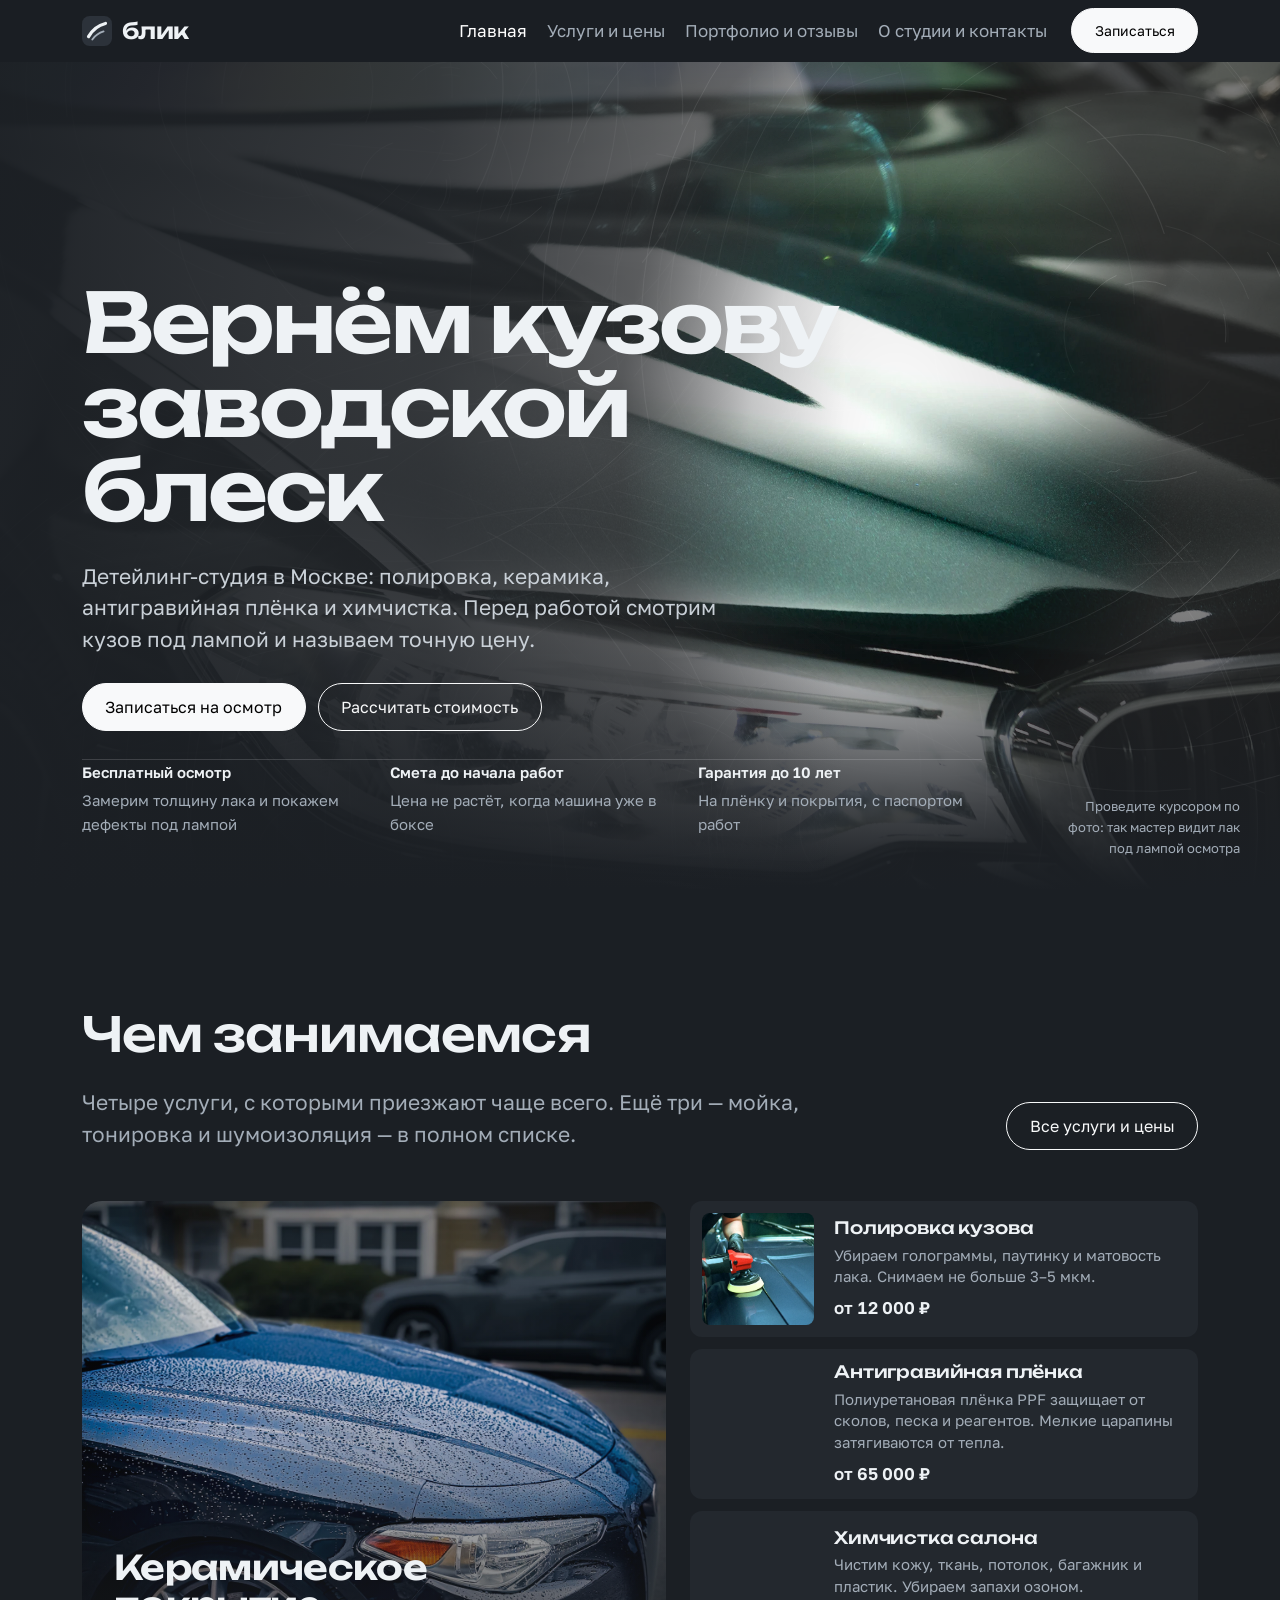
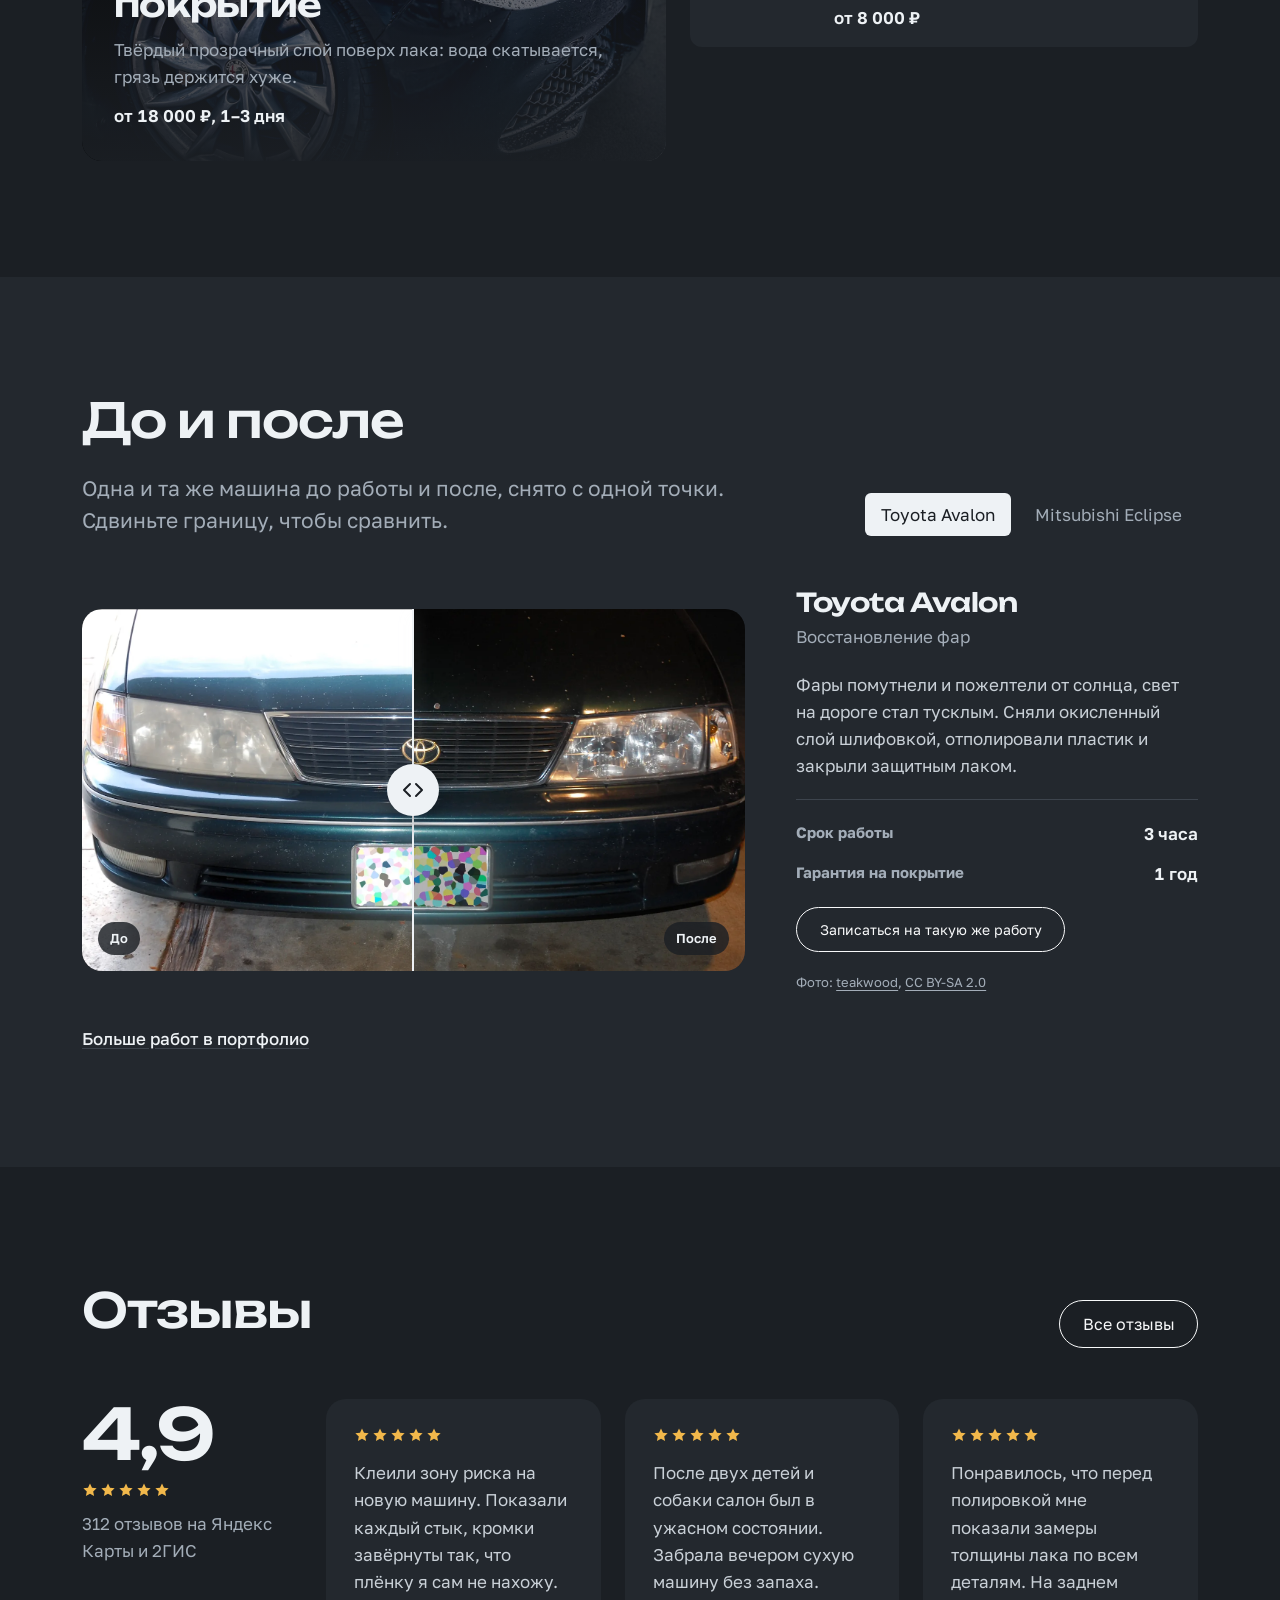
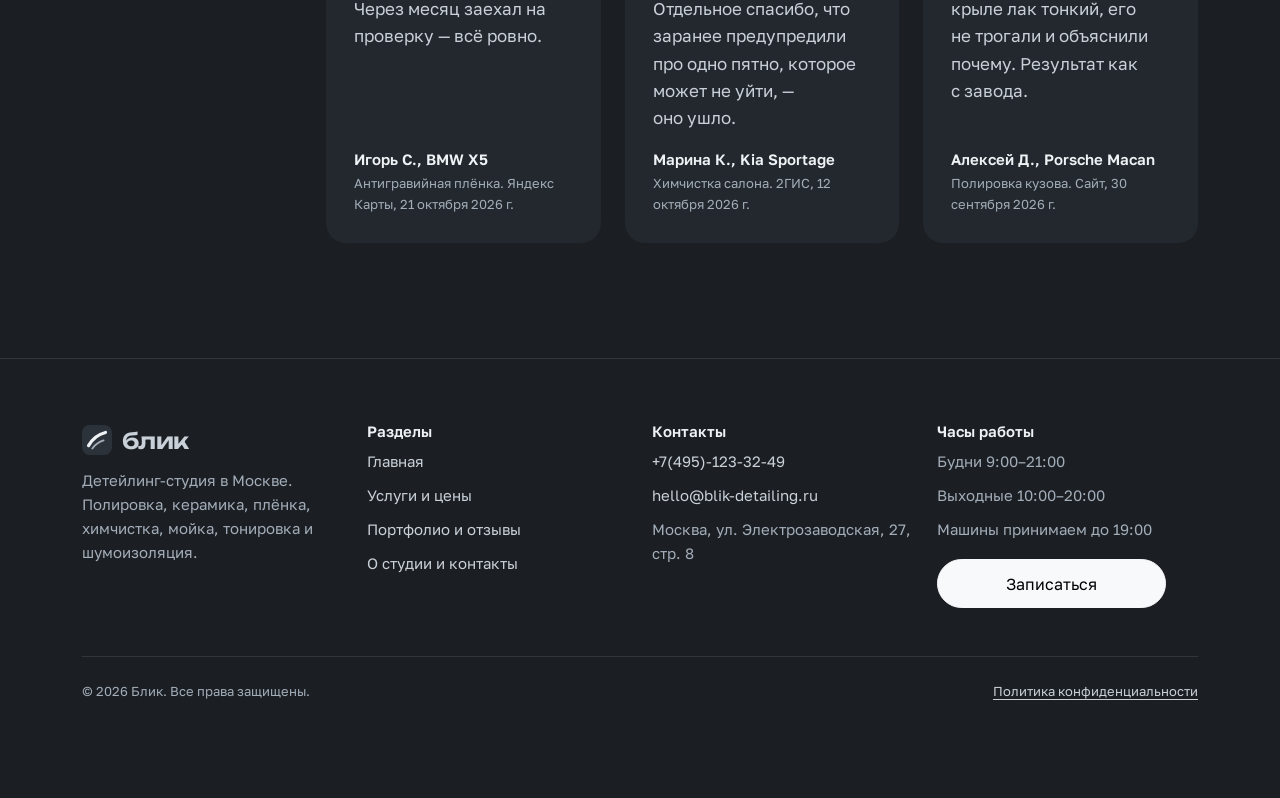
==== index.html @ 7f51b507 "kr_2" ====
<!doctype html>

<html
  data-bs-theme="dark"
  lang="ru"
>
  <head>
    <meta charset="utf-8" />
    <meta
      content="width=device-width, initial-scale=1"
      name="viewport"
    />
    <title>Блик — детейлинг-студия в Москве: полировка, керамика, плёнка</title>
    <meta
      content="Полировка, керамическое покрытие, антигравийная плёнка, химчистка салона, тонировка и шумоизоляция в Москве. Бесплатный осмотр и замер лака."
      name="description"
    />
    <meta
      content="#1b1f24"
      name="theme-color"
    />
    <meta
      content="website"
      property="og:type"
    />
    <meta
      content="ru_RU"
      property="og:locale"
    />
    <meta
      content="Блик"
      property="og:site_name"
    />
    <meta
      content="Блик — детейлинг-студия в Москве: полировка, керамика, плёнка"
      property="og:title"
    />
    <meta
      content="Полировка, керамическое покрытие, антигравийная плёнка, химчистка салона, тонировка и шумоизоляция в Москве. Бесплатный осмотр и замер лака."
      property="og:description"
    />
    <meta
      content="assets/img/hero.webp"
      property="og:image"
    />
    <link
      href="assets/img/favicon.svg"
      rel="icon"
      type="image/svg+xml"
    />
    <link
      href="https://fonts.googleapis.com"
      rel="preconnect"
    />
    <link
      crossorigin=""
      href="https://fonts.gstatic.com"
      rel="preconnect"
    />
    <link
      href="https://fonts.googleapis.com/css2?family=Golos+Text:wght@400;500;600&amp;family=Unbounded:wght@500;600&amp;display=swap"
      rel="stylesheet"
    />
    <link
      href="assets/vendor/bootstrap/bootstrap.min.css"
      rel="stylesheet"
    />
    <link
      href="assets/css/styles.css"
      rel="stylesheet"
    />
    <script
      defer=""
      src="assets/vendor/bootstrap/bootstrap.bundle.min.js"
    ></script>
    <script
      defer=""
      src="assets/js/data.js"
    ></script>
    <script
      defer=""
      src="assets/js/api.js"
    ></script>
    <script
      defer=""
      src="assets/js/ui.js"
    ></script>
    <script
      defer=""
      src="assets/js/home.js"
    ></script>
  </head>
  <body data-page="home">
    <a
      class="skip-link"
      href="#main"
      >Перейти к содержанию</a
    >
    <noscript
      ><p class="noscript">
        Списки услуг, работ и отзывов загружаются скриптом. Включите JavaScript или позвоните нам:
        +7(495)-123-32-49.
      </p></noscript
    >
    <header class="site-header navbar navbar-expand-xl sticky-top">
      <div class="container gap-3">
        <a
          aria-current="page"
          class="logo navbar-brand me-auto"
          href="index.html"
          ><svg
            aria-hidden="true"
            viewbox="0 0 64 64"
          >
            <rect
              fill="#2c323a"
              height="64"
              rx="16"
              width="64"
            ></rect>
            <path
              d="M14 44c8-14 20-24 36-28"
              fill="none"
              stroke="#eef2f5"
              stroke-linecap="round"
              stroke-width="7"
            ></path>
            <path
              d="M22 50c6-8 14-14 24-17"
              fill="none"
              stroke="#a3adb8"
              stroke-linecap="round"
              stroke-width="4"
            ></path></svg
          ><span>блик</span></a
        >
        <nav
          aria-label="Основное меню"
          class="navbar-nav d-none d-xl-flex gap-1"
        >
          <a
            class="nav-link active"
            href="index.html"
            aria-current="page"
            >Главная</a
          >
          <a
            class="nav-link"
            href="services.html"
            >Услуги и цены</a
          >
          <a
            class="nav-link"
            href="portfolio.html"
            >Портфолио и отзывы</a
          >
          <a
            class="nav-link"
            href="about.html"
            >О студии и контакты</a
          >
        </nav>
        <a
          class="d-none d-xxl-block text-decoration-none text-nowrap"
          href="tel:+74951233249"
          >+7(495)-123-32-49</a
        >
        <a
          class="btn btn-light btn-sm d-none d-xl-inline-flex"
          data-booking=""
          href="about.html#request"
          >Записаться</a
        >
        <button
          aria-controls="mobile-menu"
          aria-label="Открыть меню"
          class="navbar-toggler"
          data-bs-target="#mobile-menu"
          data-bs-toggle="offcanvas"
          type="button"
        >
          <svg
            aria-hidden="true"
            fill="none"
            height="20"
            viewbox="0 0 20 20"
            width="20"
          >
            <path
              d="M3 6h14M3 14h14"
              stroke="currentColor"
              stroke-linecap="round"
              stroke-width="2"
            ></path>
          </svg>
        </button>
      </div>
    </header>
    <div
      aria-labelledby="mobile-menu-title"
      class="offcanvas offcanvas-end"
      id="mobile-menu"
      tabindex="-1"
    >
      <div class="offcanvas-header">
        <h2
          class="offcanvas-title h5"
          id="mobile-menu-title"
        >
          Меню
        </h2>
        <button
          aria-label="Закрыть меню"
          class="btn-close"
          data-bs-dismiss="offcanvas"
          type="button"
        ></button>
      </div>
      <div class="offcanvas-body d-flex flex-column gap-4">
        <nav
          aria-label="Меню"
          class="nav flex-column gap-2"
        >
          <a
            aria-current="page"
            class="nav-link active"
            href="index.html"
            >Главная</a
          >
          <a
            class="nav-link"
            href="services.html"
            >Услуги и цены</a
          >
          <a
            class="nav-link"
            href="portfolio.html"
            >Портфолио и отзывы</a
          >
          <a
            class="nav-link"
            href="about.html"
            >О студии и контакты</a
          >
        </nav>
        <div class="mobile-menu__contacts">
          <a
            class="contacts__big"
            href="tel:+74951233249"
            >+7(495)-123-32-49</a
          >
          <span class="muted">Ежедневно, будни 9:00–21:00, выходные 10:00–20:00</span>
          <a
            class="btn btn-light"
            data-booking=""
            href="about.html#request"
            >Записаться на осмотр</a
          >
        </div>
      </div>
    </div>
    <main id="main">
      <section
        aria-labelledby="hero-title"
        class="hero"
        data-lamp=""
      >
        <div
          aria-hidden="true"
          class="hero__media"
        >
          <img
            alt=""
            class="hero__img hero__img--dull"
            decoding="async"
            fetchpriority="high"
            height="1333"
            src="assets/img/hero.webp"
            width="2000"
          />
          <div class="hero__swirl"></div>
          <img
            alt=""
            class="hero__img hero__img--gloss"
            decoding="async"
            height="1333"
            src="assets/img/hero.webp"
            width="2000"
          />
          <div class="hero__shade"></div>
        </div>
        <div class="container hero__content">
          <h1
            class="hero__title"
            id="hero-title"
          >
            Вернём кузову заводской блеск
          </h1>
          <p class="hero__lead">
            Детейлинг-студия в Москве: полировка, керамика, антигравийная плёнка и химчистка. Перед
            работой смотрим кузов под лампой и называем точную цену.
          </p>
          <div class="hero__actions">
            <a
              class="btn btn-light"
              data-booking=""
              href="about.html#request"
              >Записаться на осмотр</a
            >
            <a
              class="btn btn-outline-light"
              href="services.html#calculator"
              >Рассчитать стоимость</a
            >
          </div>
          <ul class="hero__facts">
            <li class="hero__fact">
              <strong>Бесплатный осмотр</strong>Замерим толщину лака и покажем дефекты под лампой
            </li>
            <li class="hero__fact">
              <strong>Смета до начала работ</strong>Цена не растёт, когда машина уже в боксе
            </li>
            <li class="hero__fact">
              <strong>Гарантия до 10 лет</strong>На плёнку и покрытия, с паспортом работ
            </li>
          </ul>
        </div>
        <p class="hero__hint">
          Проведите курсором по фото: так мастер видит лак под лампой осмотра
        </p>
      </section>
      <section
        aria-labelledby="services-title"
        class="section"
      >
        <div class="container">
          <div class="section-head">
            <div class="section-head__text">
              <h2
                class="h2"
                id="services-title"
              >
                Чем занимаемся
              </h2>
              <p class="lead">
                Четыре услуги, с которыми приезжают чаще всего. Ещё три — мойка, тонировка и
                шумоизоляция — в полном списке.
              </p>
            </div>
            <a
              class="btn btn-outline-light"
              href="services.html"
              >Все услуги и цены</a
            >
          </div>
          <div
            class="svc-preview"
            id="services-preview"
          >
            <div
              class="skeleton"
              style="min-height: 560px"
            ></div>
            <div class="svc-list">
              <div
                class="skeleton"
                style="min-height: 136px"
              ></div>
              <div
                class="skeleton"
                style="min-height: 136px"
              ></div>
              <div
                class="skeleton"
                style="min-height: 136px"
              ></div>
            </div>
          </div>
        </div>
      </section>
      <section
        aria-labelledby="ba-title"
        class="section section--surface"
      >
        <div class="container">
          <div class="section-head">
            <div class="section-head__text">
              <h2
                class="h2"
                id="ba-title"
              >
                До и после
              </h2>
              <p class="lead">
                Одна и та же машина до работы и после, снято с одной точки. Сдвиньте границу, чтобы
                сравнить.
              </p>
            </div>
            <div
              aria-label="Работы"
              class="nav nav-pills gap-2"
              id="ba-tabs"
              role="tablist"
            ></div>
          </div>
          <div
            aria-labelledby="ba-tabs"
            id="ba-panel"
            role="tabpanel"
          >
            <div
              class="skeleton"
              style="aspect-ratio: 16 / 9"
            ></div>
          </div>
          <p style="margin-top: 32px">
            <a
              class="text-link"
              href="portfolio.html"
              >Больше работ в портфолио</a
            >
          </p>
        </div>
      </section>
      <section
        aria-labelledby="reviews-title"
        class="section"
      >
        <div class="container">
          <div class="section-head">
            <div class="section-head__text">
              <h2
                class="h2"
                id="reviews-title"
              >
                Отзывы
              </h2>
            </div>
            <a
              class="btn btn-outline-light"
              href="portfolio.html#reviews"
              >Все отзывы</a
            >
          </div>
          <div
            class="reviews-home"
            id="reviews-home"
          >
            <div class="rating-summary">
              <p class="rating-summary__value">4,9</p>
              <span
                aria-label="Средняя оценка 4,9 из 5"
                class="stars"
                role="img"
              ></span>
              <p class="muted">312 отзывов на Яндекс Картах и 2ГИС</p>
            </div>
            <div class="skeleton"></div>
            <div class="skeleton"></div>
            <div class="skeleton"></div>
          </div>
        </div>
      </section>
    </main>
    <footer class="site-footer">
      <div class="container">
        <div class="row row-cols-1 row-cols-sm-2 row-cols-lg-4 g-4">
          <div class="site-footer__col col">
            <a
              class="logo"
              href="index.html"
              ><svg
                aria-hidden="true"
                viewbox="0 0 64 64"
              >
                <rect
                  fill="#2c323a"
                  height="64"
                  rx="16"
                  width="64"
                ></rect>
                <path
                  d="M14 44c8-14 20-24 36-28"
                  fill="none"
                  stroke="#eef2f5"
                  stroke-linecap="round"
                  stroke-width="7"
                ></path>
                <path
                  d="M22 50c6-8 14-14 24-17"
                  fill="none"
                  stroke="#a3adb8"
                  stroke-linecap="round"
                  stroke-width="4"
                ></path></svg
              ><span>блик</span></a
            >
            <p>
              Детейлинг-студия в Москве. Полировка, керамика, плёнка, химчистка, мойка, тонировка и
              шумоизоляция.
            </p>
          </div>
          <div class="site-footer__col col">
            <h2 class="site-footer__title">Разделы</h2>
            <a href="index.html">Главная</a>
            <a href="services.html">Услуги и цены</a>
            <a href="portfolio.html">Портфолио и отзывы</a>
            <a href="about.html">О студии и контакты</a>
          </div>
          <div class="site-footer__col col">
            <h2 class="site-footer__title">Контакты</h2>
            <a href="tel:+74951233249">+7(495)-123-32-49</a>
            <a href="mailto:hello@blik-detailing.ru">hello@blik-detailing.ru</a>
            <address>Москва, ул. Электрозаводская, 27, стр. 8</address>
          </div>
          <div class="site-footer__col col">
            <h2 class="site-footer__title">Часы работы</h2>
            <p>Будни 9:00–21:00</p>
            <p>Выходные 10:00–20:00</p>
            <p>Машины принимаем до 19:00</p>
            <button
              class="btn btn-light mt-2 booking-button-compact"
              data-booking
              type="button"
            >
              Записаться
            </button>
          </div>
        </div>
        <div class="site-footer__bottom">
          <p>© <span data-year="">2026</span> Блик. Все права защищены.</p>
          <button
            class="link-btn"
            data-policy=""
            type="button"
          >
            Политика конфиденциальности
          </button>
        </div>
      </div>
    </footer>
    <button
      class="btn btn-light back-to-top"
      type="button"
      data-back-to-top
      aria-label="Плавно прокрутить страницу наверх"
      hidden
    >
      <span>Наверх</span>
    </button>
  </body>
</html>
---- assets/css/styles.css ----
/* =========================================================
   Блик — детейлинг-студия. Прототип.
   Концепция: кузов под лампой осмотра. Графит — это лак,
   светлый цвет — свет лампы. Янтарь только для оценок и фокуса.
   ========================================================= */

:root {
  --c-bg: #1b1f24;
  --c-surface: #23282e;
  --c-raised: #2c323a;
  --c-edge: #3d444d;
  --c-edge-soft: #30363e;
  --c-text: #eef2f5;
  --c-soft: #c9d0d7;
  --c-muted: #a3adb8;
  --c-amber: #f2b84b;
  --c-ok: #7fd1a8;
  --c-error: #ff9a8a;

  --f-display: 'Unbounded', 'Arial Black', system-ui, sans-serif;
  --f-body: 'Golos Text', system-ui, -apple-system, 'Segoe UI', sans-serif;

  /* Шкала по Брингхерсту: 13 / 15 / 17 / 21 / 26 / 34 / 48 / 84 */
  --fs-xs: 0.8125rem;
  --fs-s: 0.9375rem;
  --fs-base: 1.0625rem;
  --fs-m: 1.3125rem;
  --fs-l: 1.625rem;
  --fs-xl: clamp(1.75rem, 1.3rem + 1.4vw, 2.125rem);
  --fs-2xl: clamp(2rem, 1.3rem + 2.4vw, 3rem);
  --fs-hero: clamp(2.25rem, 1rem + 5.2vw, 5.25rem);

  --r-s: 8px;
  --r-m: 12px;
  --r-l: 20px;
  --r-pill: 999px;

  --gutter: clamp(16px, 4vw, 40px);
  --max: 1280px;
  --sec: clamp(72px, 9vw, 128px);
  --header-h: 72px;

  --ease-out: cubic-bezier(0.2, 0.8, 0.2, 1);
  color-scheme: dark;
}

/* ---------- База ---------- */
*,
*::before,
*::after {
  box-sizing: border-box;
}

html {
  -webkit-text-size-adjust: 100%;
  text-size-adjust: 100%;
  scroll-behavior: smooth;
  scroll-padding-top: calc(var(--header-h) + 16px);
}

body {
  margin: 0;
  min-height: 100vh;
  background: var(--c-bg);
  color: var(--c-text);
  font-family: var(--f-body);
  font-size: var(--fs-base);
  line-height: 1.6;
  -webkit-font-smoothing: antialiased;
  overflow-x: hidden;
}

img,
svg,
iframe {
  display: block;
  max-width: 100%;
}

img {
  height: auto;
}

h1,
h2,
h3,
h4 {
  margin: 0;
  font-family: var(--f-display);
  font-weight: 600;
  line-height: 1.1;
  letter-spacing: -0.02em;
  text-wrap: balance;
}

p {
  margin: 0;
  text-wrap: pretty;
}

a {
  color: inherit;
  text-decoration-thickness: 1px;
  text-underline-offset: 0.2em;
}

button,
input,
select,
textarea {
  font: inherit;
  color: inherit;
}

button {
  cursor: pointer;
}

:focus-visible {
  outline: 2px solid var(--c-amber);
  outline-offset: 3px;
}

ul[class],
ol[class] {
  margin: 0;
  padding: 0;
  list-style: none;
}

address {
  font-style: normal;
}

dl,
dd {
  margin: 0;
}

.skip-link {
  position: absolute;
  left: 16px;
  top: -100px;
  z-index: 100;
  padding: 12px 18px;
  border-radius: var(--r-s);
  background: var(--c-text);
  color: var(--c-bg);
  font-weight: 600;
}

.skip-link:focus {
  top: 12px;
}

.section {
  padding-block: var(--sec);
}

.section--surface {
  background: var(--c-surface);
}

.section-head {
  display: flex;
  flex-wrap: wrap;
  align-items: end;
  justify-content: space-between;
  gap: 20px 40px;
  margin-bottom: clamp(32px, 4vw, 56px);
}

.section-head__text {
  display: grid;
  gap: 16px;
  max-width: 46rem;
}

.h2 {
  font-size: var(--fs-2xl);
}

.h3 {
  font-size: var(--fs-m);
  line-height: 1.25;
}

.lead {
  color: var(--c-muted);
  font-size: var(--fs-m);
  line-height: 1.5;
  max-width: 56ch;
}

.muted {
  color: var(--c-muted);
}

.text-link {
  color: var(--c-text);
  font-weight: 500;
  text-decoration: underline;
  text-decoration-color: var(--c-edge);
}

.text-link:hover {
  text-decoration-color: currentColor;
}

/* ---------- Шапка ---------- */
.site-header {
  position: sticky;
  top: 0;
  z-index: 50;
  background: rgb(27 31 36 / 0.86);
  -webkit-backdrop-filter: blur(14px);
  backdrop-filter: blur(14px);
  border-bottom: 1px solid transparent;
  transition: border-color 0.2s;
}

.site-header.is-scrolled {
  border-bottom-color: var(--c-edge-soft);
}

.logo {
  display: inline-flex;
  align-items: center;
  gap: 10px;
  color: var(--c-text);
  text-decoration: none;
  font-family: var(--f-display);
  font-size: 1.375rem;
  font-weight: 600;
  letter-spacing: -0.03em;
}

.logo svg {
  width: 30px;
  height: 30px;
}

.mobile-menu__contacts {
  display: grid;
  gap: 12px;
}

/* ---------- Hero с лампой осмотра ---------- */
.hero {
  position: relative;
  isolation: isolate;
  display: grid;
  align-items: end;
  min-height: min(calc(100svh - var(--header-h)), 860px);
  overflow: hidden;
}

.hero__media {
  position: absolute;
  inset: 0;
  z-index: -1;
}

.hero__img {
  position: absolute;
  inset: 0;
  width: 100%;
  height: 100%;
  object-fit: cover;
  object-position: 68% 50%;
}

.hero__img--dull {
  filter: grayscale(0.65) brightness(0.5) contrast(0.78);
}

.hero__swirl {
  position: absolute;
  inset: 0;
  background: url('../img/swirl.svg') center / cover;
  mix-blend-mode: screen;
  opacity: 0.32;
}

.hero__img--gloss {
  filter: contrast(1.08) saturate(1.12) brightness(1.1);
  -webkit-mask-image: radial-gradient(
    ellipse var(--lw, 30%) var(--lh, 75%) at var(--lx, 68%) var(--ly, 45%),
    #000 0%,
    rgb(0 0 0 / 0.8) 38%,
    transparent 72%
  );
  mask-image: radial-gradient(
    ellipse var(--lw, 30%) var(--lh, 75%) at var(--lx, 68%) var(--ly, 45%),
    #000 0%,
    rgb(0 0 0 / 0.8) 38%,
    transparent 72%
  );
}

.hero__shade {
  position: absolute;
  inset: 0;
  background:
    linear-gradient(90deg, rgb(27 31 36 / 0.94) 0%, rgb(27 31 36 / 0.7) 34%, rgb(27 31 36 / 0) 66%),
    linear-gradient(0deg, var(--c-bg) 0%, rgb(27 31 36 / 0) 34%);
}

.hero__content {
  display: grid;
  gap: 28px;
  padding-block: clamp(120px, 16vh, 180px) clamp(40px, 6vh, 72px);
}

.hero__title {
  max-width: 11ch;
  font-size: var(--fs-hero);
  line-height: 1.02;
  letter-spacing: -0.035em;
}

.hero__lead {
  max-width: 50ch;
  color: var(--c-soft);
  font-size: var(--fs-m);
  line-height: 1.5;
}

.hero__actions {
  display: flex;
  flex-wrap: wrap;
  gap: 12px;
}

.hero__facts {
  display: grid;
  grid-template-columns: repeat(3, minmax(0, 1fr));
  gap: 24px;
  max-width: 900px;
  margin-top: 16px;
  padding-top: 24px;
  border-top: 1px solid rgb(238 242 245 / 0.16);
}

.hero__fact {
  display: grid;
  gap: 4px;
  font-size: var(--fs-s);
  color: var(--c-muted);
}

.hero__fact strong {
  color: var(--c-text);
  font-weight: 600;
}

.hero__hint {
  display: none;
  position: absolute;
  right: var(--gutter);
  bottom: 32px;
  max-width: 22ch;
  color: var(--c-muted);
  font-size: var(--fs-xs);
  text-align: right;
}

@media (hover: hover) and (pointer: fine) {
  .hero__hint {
    display: block;
  }
}

@media (max-width: 1100px) {
  .hero__hint {
    display: none;
  }
}

@media (max-width: 700px) {
  .hero {
    align-items: end;
    min-height: auto;
  }
  .hero__img {
    object-position: 72% 30%;
  }
  .hero__shade {
    background: linear-gradient(
      0deg,
      var(--c-bg) 8%,
      rgb(27 31 36 / 0.82) 55%,
      rgb(27 31 36 / 0.3) 100%
    );
  }
  .hero__content {
    padding-top: 220px;
  }
  .hero__facts {
    grid-template-columns: minmax(0, 1fr);
    gap: 14px;
  }
  .hero__actions .btn {
    flex: 1 1 100%;
  }
}

/* ---------- Превью услуг на главной ---------- */
.svc-preview {
  display: grid;
  grid-template-columns: minmax(0, 1.15fr) minmax(0, 1fr);
  gap: 24px;
}

.svc-feature {
  position: relative;
  display: grid;
  align-content: end;
  min-height: 560px;
  padding: 32px;
  border-radius: var(--r-l);
  overflow: hidden;
  isolation: isolate;
  color: var(--c-text);
  text-decoration: none;
}

.svc-feature img {
  position: absolute;
  inset: 0;
  z-index: -2;
  width: 100%;
  height: 100%;
  object-fit: cover;
  transition: transform 0.6s var(--ease-out);
}

.svc-feature::before {
  content: '';
  position: absolute;
  inset: 0;
  z-index: -1;
  background: linear-gradient(0deg, rgb(27 31 36 / 0.95) 0%, rgb(27 31 36 / 0.2) 60%);
}

.svc-feature:hover img {
  transform: scale(1.03);
}

.svc-feature__body {
  display: grid;
  gap: 12px;
  max-width: 34rem;
}

.svc-feature__title {
  font-family: var(--f-display);
  font-size: var(--fs-xl);
  font-weight: 600;
  letter-spacing: -0.02em;
  line-height: 1.1;
}

.svc-list {
  display: grid;
  gap: 12px;
  align-content: start;
}

.svc-row {
  display: grid;
  grid-template-columns: 112px minmax(0, 1fr);
  gap: 20px;
  align-items: center;
  padding: 12px;
  border-radius: var(--r-m);
  background: var(--c-surface);
  color: var(--c-text);
  text-decoration: none;
  transition: background-color 0.2s;
}

.svc-row:hover {
  background: var(--c-raised);
}

.svc-row img {
  width: 112px;
  height: 112px;
  object-fit: cover;
  border-radius: var(--r-s);
}

.svc-row__body {
  display: grid;
  gap: 6px;
}

.svc-row__title {
  font-size: var(--fs-base);
  font-family: var(--f-display);
  font-weight: 500;
  letter-spacing: -0.01em;
  line-height: 1.25;
}

.svc-row__text {
  color: var(--c-muted);
  font-size: var(--fs-s);
  line-height: 1.45;
}

.price-from {
  font-weight: 600;
  font-variant-numeric: tabular-nums;
}

.svc-list__all {
  justify-self: start;
  margin-top: 8px;
}

@media (max-width: 900px) {
  .svc-preview {
    grid-template-columns: minmax(0, 1fr);
  }
  .svc-feature {
    min-height: 420px;
    padding: 24px;
  }
}

@media (max-width: 480px) {
  .svc-row {
    grid-template-columns: 84px minmax(0, 1fr);
    gap: 14px;
  }
  .svc-row img {
    width: 84px;
    height: 84px;
  }
  .svc-row__text {
    display: none;
  }
}

/* ---------- До / после ---------- */
.ba {
  display: grid;
  grid-template-columns: minmax(0, 1.65fr) minmax(260px, 1fr);
  gap: clamp(24px, 4vw, 56px);
  align-items: center;
  margin: 0;
}

.ba__frame {
  position: relative;
  max-height: 72vh;
  border-radius: var(--r-l);
  overflow: hidden;
  background: var(--c-bg);
  user-select: none;
  touch-action: pan-y;
}

.ba__frame:has(.ba__range:focus-visible) {
  outline: 2px solid var(--c-amber);
  outline-offset: 4px;
}

.ba__img {
  position: absolute;
  inset: 0;
  width: 100%;
  height: 100%;
  object-fit: cover;
}

.ba__before {
  position: absolute;
  inset: 0;
  clip-path: inset(0 calc(100% - var(--pos, 50%)) 0 0);
}

.ba__divider {
  position: absolute;
  top: 0;
  bottom: 0;
  left: var(--pos, 50%);
  width: 2px;
  margin-left: -1px;
  background: var(--c-text);
  box-shadow: 0 0 18px rgb(238 242 245 / 0.45);
  pointer-events: none;
}

.ba__handle {
  position: absolute;
  top: 50%;
  left: 50%;
  display: grid;
  place-items: center;
  width: 52px;
  height: 52px;
  border-radius: 50%;
  background: var(--c-text);
  color: var(--c-bg);
  box-shadow: 0 6px 24px rgb(0 0 0 / 0.35);
  transform: translate(-50%, -50%);
  transition: transform 0.2s var(--ease-out);
}

.ba__frame:active .ba__handle {
  transform: translate(-50%, -50%) scale(0.92);
}

.ba__tag {
  position: absolute;
  bottom: 16px;
  padding: 6px 12px;
  border-radius: var(--r-pill);
  background: rgb(27 31 36 / 0.82);
  font-size: var(--fs-xs);
  font-weight: 600;
  pointer-events: none;
}

.ba__tag--before {
  left: 16px;
}

.ba__tag--after {
  right: 16px;
}

.ba__range {
  position: absolute;
  inset: 0;
  width: 100%;
  height: 100%;
  margin: 0;
  opacity: 0;
  cursor: ew-resize;
  -webkit-appearance: none;
  appearance: none;
}

.ba__caption {
  display: grid;
  gap: 20px;
  align-content: center;
}

.ba__title {
  display: grid;
  gap: 6px;
}

.ba__title strong {
  font-family: var(--f-display);
  font-weight: 600;
  font-size: var(--fs-l);
  letter-spacing: -0.02em;
  line-height: 1.15;
}

.ba__text {
  color: var(--c-soft);
  max-width: 42ch;
}

.ba__metrics {
  display: grid;
  gap: 12px;
  padding-top: 20px;
  border-top: 1px solid var(--c-edge);
}

.ba__metric {
  display: flex;
  justify-content: space-between;
  gap: 16px;
}

.ba__metric dt {
  color: var(--c-muted);
  font-size: var(--fs-s);
}

.ba__metric dd {
  font-variant-numeric: tabular-nums;
  font-weight: 600;
  text-align: right;
}

.ba__cta {
  justify-self: start;
}

.ba__credit {
  color: var(--c-muted);
  font-size: var(--fs-xs);
}

.ba__credit a {
  color: inherit;
}

@media (max-width: 900px) {
  .ba {
    grid-template-columns: minmax(0, 1fr);
  }
  .ba__frame {
    max-height: none;
  }
}

/* ---------- Оценки и отзывы ---------- */
.stars {
  display: inline-flex;
  gap: 2px;
  color: var(--c-amber);
}

.stars svg {
  width: 16px;
  height: 16px;
}

.stars .is-empty {
  color: var(--c-edge);
}

.rating-summary {
  display: grid;
  gap: 12px;
  align-content: start;
}

.rating-summary__value {
  font-family: var(--f-display);
  font-size: clamp(3rem, 2rem + 3vw, 4.5rem);
  font-weight: 600;
  line-height: 1;
  letter-spacing: -0.04em;
}

.reviews-home {
  display: grid;
  grid-template-columns: minmax(200px, 0.8fr) repeat(3, minmax(0, 1fr));
  gap: 24px;
}

.review {
  display: grid;
  grid-template-rows: auto 1fr auto;
  gap: 16px;
  padding: 28px;
  border-radius: var(--r-l);
  background: var(--c-surface);
}

.section--surface .review {
  background: var(--c-raised);
}

.review {
  margin: 0;
}

.review__text {
  margin: 0;
  color: var(--c-soft);
}

.review__author {
  display: grid;
  gap: 2px;
  font-size: var(--fs-s);
}

.review__author strong {
  font-weight: 600;
}

.review__meta {
  color: var(--c-muted);
  font-size: var(--fs-xs);
}

@media (max-width: 1100px) {
  .reviews-home {
    grid-template-columns: repeat(2, minmax(0, 1fr));
  }
}

@media (max-width: 640px) {
  .reviews-home {
    grid-template-columns: minmax(0, 1fr);
  }
}

/* ---------- Шапка внутренних страниц ---------- */
.page-hero {
  padding-block: clamp(56px, 8vw, 104px) clamp(32px, 4vw, 56px);
}

.page-hero__inner {
  display: grid;
  gap: 20px;
}

.page-hero__inner > * {
  max-width: 52rem;
}

.page-hero__title {
  font-size: clamp(2.25rem, 1.3rem + 3.6vw, 4rem);
  letter-spacing: -0.03em;
}

.page-nav {
  display: flex;
  flex-wrap: wrap;
  gap: 8px;
  margin-top: 12px;
}

.svc-card {
  display: grid;
  grid-template-rows: auto 1fr;
  border-radius: var(--r-l);
  background: var(--c-surface);
  overflow: hidden;
}

.svc-card__img {
  width: 100%;
  aspect-ratio: 3 / 2;
  object-fit: cover;
}

.svc-card__body {
  display: grid;
  grid-template-rows: auto auto 1fr auto;
  gap: 14px;
  padding: 24px;
}

.svc-card__title {
  font-size: var(--fs-m);
  line-height: 1.25;
}

.svc-card__text {
  color: var(--c-muted);
  font-size: var(--fs-s);
}

.meta {
  display: grid;
  grid-template-columns: repeat(2, minmax(0, 1fr));
  gap: 12px 20px;
  align-self: end;
  padding-top: 16px;
  border-top: 1px solid var(--c-edge-soft);
}

.meta dt {
  color: var(--c-muted);
  font-size: var(--fs-xs);
}

.meta dd {
  font-size: var(--fs-s);
  font-weight: 500;
}

.meta__wide {
  grid-column: 1 / -1;
}

.svc-card__actions {
  display: flex;
  flex-wrap: wrap;
  gap: 8px;
}

@keyframes dialog-in {
  from {
    opacity: 0;
    transform: translateY(16px) scale(0.98);
  }
  to {
    opacity: 1;
    transform: none;
  }
}

.dialog__cover {
  width: 100%;
  aspect-ratio: 21 / 8;
  object-fit: cover;
  border-radius: var(--r-m);
}

@media (max-width: 640px) {
  .dialog__cover {
    aspect-ratio: 16 / 9;
  }
}

/* Детали услуги */
.svc-detail {
  display: grid;
  grid-template-columns: minmax(0, 1.4fr) minmax(260px, 1fr);
  gap: 40px;
}

.svc-detail__main,
.svc-detail__aside {
  display: grid;
  gap: 28px;
  align-content: start;
}

.svc-detail__aside {
  padding: 24px;
  border-radius: var(--r-m);
  background: var(--c-bg);
}

.subhead {
  font-size: var(--fs-base);
  font-weight: 600;
  letter-spacing: -0.01em;
  margin-bottom: 14px;
}

.stages {
  display: grid;
  gap: 16px;
  counter-reset: stage;
}

.stages__item {
  display: grid;
  grid-template-columns: 36px minmax(0, 1fr);
  gap: 14px;
  counter-increment: stage;
}

.stages__item::before {
  content: counter(stage);
  display: grid;
  place-items: center;
  width: 36px;
  height: 36px;
  border: 1px solid var(--c-edge);
  border-radius: 50%;
  font-family: var(--f-display);
  font-size: var(--fs-xs);
  font-weight: 600;
}

.stages__item strong {
  display: block;
  font-weight: 600;
}

.stages__item span {
  color: var(--c-muted);
  font-size: var(--fs-s);
}

.variant-prices {
  display: grid;
  gap: 12px;
}

.variant-prices__row {
  display: grid;
  gap: 2px;
  padding-bottom: 12px;
  border-bottom: 1px solid var(--c-edge-soft);
}

.variant-prices__row:last-child {
  border-bottom: 0;
  padding-bottom: 0;
}

.variant-prices__row span {
  color: var(--c-muted);
  font-size: var(--fs-s);
}

.variant-prices__row strong {
  font-variant-numeric: tabular-nums;
}

@media (max-width: 800px) {
  .svc-detail {
    grid-template-columns: minmax(0, 1fr);
    gap: 28px;
  }
}

/* FAQ-аккордеон */
.faq {
  display: grid;
}

.faq__item {
  border-bottom: 1px solid var(--c-edge-soft);
}

.faq__q {
  display: flex;
  justify-content: space-between;
  align-items: center;
  gap: 16px;
  padding: 16px 0;
  font-weight: 500;
  cursor: pointer;
  list-style: none;
}

.faq__q::-webkit-details-marker {
  display: none;
}

.faq__q::after {
  content: '';
  flex: none;
  width: 12px;
  height: 12px;
  border-right: 2px solid var(--c-muted);
  border-bottom: 2px solid var(--c-muted);
  transform: rotate(45deg) translate(-3px, -3px);
  transition: transform 0.2s;
}

.faq__item[open] .faq__q::after {
  transform: rotate(-135deg) translate(-3px, -3px);
}

.faq__a {
  padding: 0 0 18px;
  color: var(--c-muted);
  max-width: 64ch;
}

/* ---------- Прайс ---------- */
.class-picker {
  margin-bottom: 24px;
}

.price-wrap {
  overflow-x: auto;
  border: 1px solid var(--c-edge-soft);
  border-radius: var(--r-l);
}

.price-table {
  width: 100%;
  min-width: 760px;
  border-collapse: collapse;
  font-variant-numeric: tabular-nums;
}

.price-table caption {
  padding: 16px 20px;
  color: var(--c-muted);
  font-size: var(--fs-s);
  text-align: left;
  caption-side: bottom;
  border-top: 1px solid var(--c-edge-soft);
}

.price-table th,
.price-table td {
  padding: 14px 20px;
  border-bottom: 1px solid var(--c-edge-soft);
  text-align: right;
  vertical-align: top;
}

.price-table thead th {
  position: sticky;
  top: 0;
  background: var(--c-surface);
  font-weight: 600;
  font-size: var(--fs-s);
}

.price-table thead th span {
  display: block;
  color: var(--c-muted);
  font-weight: 400;
  font-size: var(--fs-xs);
}

.price-table th:first-child {
  text-align: left;
}

.price-table tbody th {
  font-weight: 400;
  color: var(--c-soft);
  font-size: var(--fs-s);
}

.price-table .price-table__group th {
  padding-top: 24px;
  color: var(--c-text);
  font-family: var(--f-display);
  font-weight: 500;
  font-size: var(--fs-base);
  letter-spacing: -0.01em;
  border-bottom-color: var(--c-edge);
}

.price-table .is-active {
  background: var(--c-raised);
  color: var(--c-text);
}

.price-table thead .is-active {
  box-shadow: inset 0 -2px 0 var(--c-text);
}

@media (max-width: 700px) {
  .price-table {
    min-width: 0;
  }
  .price-table [data-c]:not(.is-active) {
    display: none;
  }
  .price-table th,
  .price-table td {
    padding: 12px 14px;
  }
}

.calc__form {
  display: grid;
  gap: 32px;
}

.fieldset {
  margin: 0;
  padding: 0;
  border: 0;
  min-width: 0;
}

.fieldset legend {
  padding: 0;
  margin-bottom: 16px;
  font-family: var(--f-display);
  font-weight: 500;
  font-size: var(--fs-m);
  letter-spacing: -0.01em;
}

.choice-grid {
  display: grid;
  grid-template-columns: repeat(4, minmax(0, 1fr));
  gap: 12px;
}

.choice {
  position: relative;
  display: grid;
  gap: 4px;
  padding: 16px;
  border: 1px solid var(--c-edge);
  border-radius: var(--r-m);
  cursor: pointer;
  transition:
    border-color 0.2s,
    background-color 0.2s;
}

.choice:hover {
  border-color: var(--c-muted);
}

.choice input {
  position: absolute;
  opacity: 0;
  pointer-events: none;
}

.choice {
  min-width: 0;
}

.choice strong {
  font-weight: 600;
  font-size: var(--fs-s);
  overflow-wrap: anywhere;
  hyphens: auto;
}

.choice span {
  color: var(--c-muted);
  font-size: var(--fs-xs);
  line-height: 1.4;
}

.choice:has(input:checked) {
  border-color: var(--c-text);
  background: rgb(238 242 245 / 0.06);
}

.choice:has(input:focus-visible) {
  outline: 2px solid var(--c-amber);
  outline-offset: 3px;
}

.calc-items {
  display: grid;
  gap: 10px;
}

.calc-item {
  display: grid;
  grid-template-columns: minmax(0, 1fr) minmax(0, 1.2fr) 120px;
  gap: 16px;
  align-items: center;
  padding: 14px 16px;
  border: 1px solid var(--c-edge-soft);
  border-radius: var(--r-m);
  transition:
    border-color 0.2s,
    background-color 0.2s;
}

.calc-item:has(.calc-item__check:checked) {
  border-color: var(--c-edge);
  background: var(--c-surface);
}

.calc-item__price {
  text-align: right;
  font-weight: 600;
  font-variant-numeric: tabular-nums;
}

.calc-item:not(:has(.calc-item__check:checked)) .calc-item__price {
  color: var(--c-muted);
  font-weight: 400;
}

.calc-summary {
  position: sticky;
  top: calc(var(--header-h) + 16px);
  display: grid;
  gap: 20px;
  padding: 28px;
  border-radius: var(--r-l);
  background: var(--c-surface);
}

.calc-summary__lines {
  display: grid;
  gap: 10px;
  font-size: var(--fs-s);
}

.calc-summary__line {
  display: flex;
  justify-content: space-between;
  gap: 16px;
}

.calc-summary__line span:last-child {
  font-variant-numeric: tabular-nums;
  white-space: nowrap;
}

.calc-summary__total {
  display: grid;
  gap: 4px;
  padding-top: 20px;
  border-top: 1px solid var(--c-edge);
}

.calc-summary__sum {
  font-family: var(--f-display);
  font-size: var(--fs-xl);
  font-weight: 600;
  letter-spacing: -0.03em;
  font-variant-numeric: tabular-nums;
}

.calc-summary__note {
  color: var(--c-muted);
  font-size: var(--fs-xs);
}

@media (max-width: 1080px) {
  .calc-summary {
    position: static;
  }
  .choice-grid {
    grid-template-columns: repeat(2, minmax(0, 1fr));
  }
}

@media (max-width: 640px) {
  .calc-item {
    grid-template-columns: minmax(0, 1fr) auto;
  }
}

/* ---------- Формы ---------- */
.form {
  display: grid;
  gap: 20px;
}

.field {
  display: grid;
  gap: 8px;
  align-content: start;
}

.field__label {
  font-size: var(--fs-s);
  font-weight: 500;
}

.field__hint {
  color: var(--c-muted);
  font-size: var(--fs-xs);
}

.field__error {
  color: var(--c-error);
  font-size: var(--fs-xs);
}

.field__error:empty {
  display: none;
}

.check {
  display: flex;
  align-items: start;
  gap: 12px;
  font-size: var(--fs-s);
  cursor: pointer;
}

.check input {
  flex: none;
  width: 22px;
  height: 22px;
  margin: 1px 0 0;
  accent-color: var(--c-text);
  cursor: pointer;
}

.check--inline {
  align-items: center;
}

.radio-row {
  display: flex;
  flex-wrap: wrap;
  gap: 8px;
}

.pill-radio {
  position: relative;
}

.pill-radio input {
  position: absolute;
  opacity: 0;
  pointer-events: none;
}

.pill-radio span {
  display: inline-flex;
  align-items: center;
  min-height: 40px;
  padding: 0 16px;
  border: 1px solid var(--c-edge);
  border-radius: var(--r-pill);
  font-size: var(--fs-s);
  cursor: pointer;
}

.pill-radio input:checked + span {
  background: var(--c-text);
  border-color: var(--c-text);
  color: var(--c-bg);
}

.pill-radio input:focus-visible + span {
  outline: 2px solid var(--c-amber);
  outline-offset: 3px;
}

.star-input {
  display: inline-flex;
  flex-direction: row-reverse;
  gap: 4px;
}

.star-input input {
  position: absolute;
  opacity: 0;
  pointer-events: none;
}

.star-input label {
  color: var(--c-edge);
  cursor: pointer;
}

.star-input svg {
  width: 32px;
  height: 32px;
}

.star-input input:checked ~ label,
.star-input label:hover,
.star-input label:hover ~ label {
  color: var(--c-amber);
}

.star-input input:focus-visible + label {
  outline: 2px solid var(--c-amber);
  outline-offset: 2px;
  border-radius: 4px;
}

.form__status {
  padding: 14px 16px;
  border-radius: var(--r-s);
  font-size: var(--fs-s);
}

.form__status:empty {
  display: none;
}

.form__status--error {
  background: rgb(255 154 138 / 0.12);
  color: var(--c-error);
}

.success {
  display: grid;
  gap: 16px;
  justify-items: start;
  padding: 8px 0;
}

.success__mark {
  display: grid;
  place-items: center;
  width: 56px;
  height: 56px;
  border-radius: 50%;
  background: rgb(127 209 168 / 0.14);
  color: var(--c-ok);
}

/* ---------- Фильтры и галерея ---------- */
.chips {
  display: flex;
  flex-wrap: wrap;
  gap: 8px;
  margin-bottom: 32px;
}

.chip {
  display: inline-flex;
  align-items: center;
  gap: 8px;
  min-height: 40px;
  padding: 0 16px;
  border: 1px solid var(--c-edge);
  border-radius: var(--r-pill);
  background: transparent;
  color: var(--c-soft);
  font-size: var(--fs-s);
  font-weight: 500;
  text-decoration: none;
}

.chip:hover {
  border-color: var(--c-muted);
  color: var(--c-text);
}

.chip[aria-pressed='true'] {
  background: var(--c-text);
  border-color: var(--c-text);
  color: var(--c-bg);
}

.chip__count {
  opacity: 0.6;
  font-variant-numeric: tabular-nums;
}

.gallery {
  display: grid;
  grid-template-columns: repeat(auto-fill, minmax(min(100%, 280px), 1fr));
  grid-auto-rows: 240px;
  grid-auto-flow: dense;
  gap: 16px;
}

.gallery__item {
  position: relative;
  display: block;
  padding: 0;
  border: 0;
  border-radius: var(--r-m);
  overflow: hidden;
  background: var(--c-surface);
  color: var(--c-text);
  text-align: left;
}

.gallery__item--wide {
  grid-column: span 2;
}

.gallery__item--tall {
  grid-row: span 2;
}

.gallery__item img {
  width: 100%;
  height: 100%;
  object-fit: cover;
  transition: transform 0.5s var(--ease-out);
}

.gallery__item:hover img {
  transform: scale(1.04);
}

.gallery__caption {
  position: absolute;
  inset: auto 0 0;
  display: grid;
  gap: 2px;
  padding: 40px 16px 14px;
  background: linear-gradient(0deg, rgb(27 31 36 / 0.92), rgb(27 31 36 / 0));
}

.gallery__caption strong {
  font-weight: 600;
}

.gallery__caption span {
  color: var(--c-soft);
  font-size: var(--fs-xs);
}

@media (max-width: 640px) {
  .gallery {
    grid-auto-rows: 200px;
  }
  .gallery__item--wide {
    grid-column: auto;
  }
}

.empty {
  display: grid;
  gap: 16px;
  justify-items: start;
  padding: 40px;
  border: 1px dashed var(--c-edge);
  border-radius: var(--r-l);
}

.lightbox__img {
  width: 100%;
  max-height: 64vh;
  object-fit: contain;
  border-radius: var(--r-m);
  background: var(--c-bg);
}

.lightbox__nav {
  display: flex;
  justify-content: space-between;
  gap: 12px;
}

/* ---------- Все отзывы ---------- */
.reviews-layout {
  display: grid;
  grid-template-columns: 300px minmax(0, 1fr);
  gap: 48px;
  align-items: start;
}

.reviews-aside {
  position: sticky;
  top: calc(var(--header-h) + 16px);
  display: grid;
  gap: 24px;
}

.dist {
  display: grid;
  gap: 8px;
  font-size: var(--fs-s);
}

.dist__row {
  display: grid;
  grid-template-columns: 84px minmax(0, 1fr) 28px;
  gap: 12px;
  align-items: center;
  color: var(--c-muted);
}

.dist__bar {
  height: 6px;
  border-radius: var(--r-pill);
  background: var(--c-edge-soft);
  overflow: hidden;
}

.dist__bar span {
  display: block;
  height: 100%;
  background: var(--c-amber);
  border-radius: inherit;
}

.reviews-controls {
  display: flex;
  flex-wrap: wrap;
  gap: 16px;
  margin-bottom: 24px;
}

.reviews-controls .field {
  min-width: 220px;
}

.reviews-grid {
  display: grid;
  grid-template-columns: repeat(2, minmax(0, 1fr));
  gap: 20px;
}

.reviews-more {
  margin-top: 24px;
}

@media (max-width: 960px) {
  .reviews-layout {
    grid-template-columns: minmax(0, 1fr);
    gap: 32px;
  }
  .reviews-aside {
    position: static;
  }
}

@media (max-width: 700px) {
  .reviews-grid {
    grid-template-columns: minmax(0, 1fr);
  }
  .reviews-controls .field {
    flex: 1 1 100%;
  }
}

/* ---------- Загрузка и ошибки ---------- */
.skeleton {
  min-height: 160px;
  border-radius: var(--r-l);
  background: linear-gradient(
    90deg,
    var(--c-surface) 0%,
    var(--c-raised) 50%,
    var(--c-surface) 100%
  );
  background-size: 200% 100%;
  animation: shimmer 1.4s linear infinite;
}

@keyframes shimmer {
  to {
    background-position: -200% 0;
  }
}

.load-error {
  display: grid;
  gap: 12px;
  justify-items: start;
  padding: 24px;
  border: 1px solid rgb(255 154 138 / 0.35);
  border-radius: var(--r-m);
  color: var(--c-soft);
}

/* ---------- О студии ---------- */
.about-intro {
  display: grid;
  grid-template-columns: minmax(0, 1fr) minmax(0, 1fr);
  gap: clamp(32px, 5vw, 72px);
  align-items: center;
}

.about-intro__img {
  width: 100%;
  aspect-ratio: 4 / 3;
  object-fit: cover;
  border-radius: var(--r-l);
}

.about-intro__text {
  display: grid;
  gap: 20px;
}

.facts {
  display: grid;
  grid-template-columns: repeat(3, minmax(0, 1fr));
  gap: 20px;
  margin-top: 12px;
  padding-top: 24px;
  border-top: 1px solid var(--c-edge-soft);
}

.facts dt {
  color: var(--c-muted);
  font-size: var(--fs-xs);
}

.facts dd {
  font-family: var(--f-display);
  font-size: var(--fs-m);
  font-weight: 500;
  letter-spacing: -0.02em;
}

.person {
  display: grid;
  gap: 14px;
  align-content: start;
}

.person__photo {
  width: 100%;
  aspect-ratio: 4 / 5;
  object-fit: cover;
  border-radius: var(--r-l);
  filter: grayscale(1) contrast(1.05);
}

.person__name {
  font-size: var(--fs-m);
}

.person__role {
  color: var(--c-soft);
  font-size: var(--fs-s);
}

.person__about {
  color: var(--c-muted);
  font-size: var(--fs-s);
}

.equip__group {
  display: grid;
  gap: 12px;
  align-content: start;
  padding-top: 20px;
  border-top: 1px solid var(--c-edge);
}

.equip__list {
  display: grid;
  gap: 8px;
  color: var(--c-soft);
  font-size: var(--fs-s);
}

.brand {
  display: grid;
  gap: 6px;
  padding: 28px 24px;
  background: var(--c-bg);
}

.brand__name {
  font-family: var(--f-display);
  font-size: var(--fs-m);
  font-weight: 600;
  letter-spacing: -0.02em;
}

.brand__use {
  color: var(--c-muted);
  font-size: var(--fs-s);
}

.contacts {
  display: grid;
  grid-template-columns: minmax(0, 0.9fr) minmax(0, 1.1fr);
  gap: 40px;
  align-items: stretch;
}

.contacts__info {
  display: grid;
  gap: 28px;
  align-content: start;
}

.contacts__block {
  display: grid;
  gap: 6px;
}

.contacts__block dt {
  color: var(--c-muted);
  font-size: var(--fs-xs);
}

.contacts__big {
  font-family: var(--f-display);
  font-size: clamp(1.125rem, 0.8rem + 1.4vw, 1.625rem);
  overflow-wrap: anywhere;
  font-weight: 500;
  letter-spacing: -0.02em;
  text-decoration: none;
}

.hours {
  display: grid;
  gap: 4px;
}

.hours div {
  display: flex;
  justify-content: space-between;
  gap: 16px;
  max-width: 360px;
}

.messengers {
  display: flex;
  flex-wrap: wrap;
  gap: 8px;
}

.messengers .btn svg {
  width: 18px;
  height: 18px;
}

.map {
  position: relative;
  min-height: 440px;
  border-radius: var(--r-l);
  overflow: hidden;
  background: var(--c-surface);
}

.map iframe {
  position: absolute;
  inset: 0;
  width: 100%;
  height: 100%;
  border: 0;
  filter: grayscale(0.4) invert(0.92) hue-rotate(180deg) contrast(0.9);
}

.request {
  display: grid;
  grid-template-columns: minmax(0, 0.8fr) minmax(0, 1.2fr);
  gap: 48px;
  align-items: start;
}

.request__form {
  padding: clamp(24px, 3vw, 40px);
  border-radius: var(--r-l);
  background: var(--c-bg);
}

@media (max-width: 860px) {
  .about-intro,
  .contacts,
  .request {
    grid-template-columns: minmax(0, 1fr);
  }
  .map {
    min-height: 320px;
  }
}

@media (max-width: 560px) {
  .person__about {
    display: none;
  }
  .brand {
    padding: 20px 16px;
    min-width: 0;
  }
  .brand__name {
    font-size: var(--fs-base);
    overflow-wrap: anywhere;
  }
  .choice {
    padding: 12px;
  }
}

/* ---------- Подвал ---------- */
.site-footer {
  padding-block: 64px 32px;
  border-top: 1px solid var(--c-edge-soft);
  color: var(--c-muted);
  font-size: var(--fs-s);
}

.site-footer__col {
  display: grid;
  gap: 10px;
  align-content: start;
}

.site-footer__title {
  color: var(--c-text);
  font-family: var(--f-body);
  font-size: var(--fs-s);
  font-weight: 600;
  letter-spacing: 0;
}

.site-footer a {
  color: var(--c-soft);
  text-decoration: none;
}

.site-footer a:hover {
  color: var(--c-text);
  text-decoration: underline;
}

.site-footer__bottom {
  display: flex;
  flex-wrap: wrap;
  justify-content: space-between;
  gap: 12px;
  margin-top: 48px;
  padding-top: 24px;
  border-top: 1px solid var(--c-edge-soft);
  font-size: var(--fs-xs);
}

.link-btn {
  padding: 0;
  border: 0;
  background: none;
  color: var(--c-soft);
  text-decoration: underline;
  text-underline-offset: 0.2em;
}

.noscript {
  padding: 16px var(--gutter);
  background: var(--c-raised);
  text-align: center;
}

/* ---------- Уменьшение движения ---------- */
@media (prefers-reduced-motion: reduce) {
  *,
  *::before,
  *::after {
    animation-duration: 0.01ms !important;
    animation-iteration-count: 1 !important;
    transition-duration: 0.01ms !important;
    scroll-behavior: auto !important;
  }
}

/* Bootstrap theme: brand colors and custom detailing visuals. */
[data-bs-theme='dark'] {
  --bs-body-bg: var(--c-bg);
  --bs-body-color: var(--c-text);
  --bs-secondary-color: var(--c-muted);
  --bs-border-color: var(--c-edge);
  --bs-tertiary-bg: var(--c-surface);
  --bs-body-font-family: var(--f-body);
}
.btn {
  --bs-btn-border-radius: 50rem;
  --bs-btn-padding-x: 1.4rem;
  --bs-btn-padding-y: 0.7rem;
}
.btn svg {
  display: inline-block;
  vertical-align: middle;
  margin-right: 0.4rem;
}
.nav-pills {
  --bs-nav-pills-link-active-bg: var(--c-text);
  --bs-nav-pills-link-active-color: var(--c-bg);
}
.nav-link {
  --bs-nav-link-color: var(--c-muted);
  --bs-nav-link-hover-color: var(--c-text);
}
.site-header {
  z-index: 1020;
}
.navbar .logo {
  flex-shrink: 0;
}
.offcanvas {
  --bs-offcanvas-bg: var(--c-bg);
}
.modal {
  --bs-modal-bg: var(--c-surface);
  --bs-modal-border-color: var(--c-edge);
}
.modal-body {
  display: grid;
  gap: 20px;
}
.modal-title {
  overflow-wrap: anywhere;
}
.modal-header .btn-close {
  flex-shrink: 0;
}
.card {
  --bs-card-bg: var(--c-surface);
  --bs-card-border-color: var(--c-edge-soft);
}
.form-control,
.form-select {
  min-height: 48px;
}
.form-label {
  margin-bottom: 0;
}
.row > * {
  min-width: 0;
}
.calc-summary {
  position: static;
}
.toast-container {
  z-index: 1090;
}
@media (max-width: 575.98px) {
  .lightbox__nav {
    flex-wrap: wrap;
  }
}

.section-head__text,
.person,
.equip__group {
  min-width: 0;
  overflow-wrap: anywhere;
}
.person,
.equip__group {
  grid-template-columns: minmax(0, 1fr);
}

/* Плавающая кнопка возврата к началу страницы. */
.back-to-top {
  position: fixed;
  right: max(16px, env(safe-area-inset-right));
  bottom: max(16px, env(safe-area-inset-bottom));
  z-index: 1030;
  display: inline-flex;
  align-items: center;
  gap: 8px;
  box-shadow: 0 4px 20px rgb(0 0 0 / 0.25);
}

.back-to-top[hidden] {
  display: none;
}

/* Уменьшаем ширину самой кнопки справа, сохраняя её левый край. */
.booking-button-compact {
  width: calc(100% - 32px);
  justify-self: start;
}

.back-to-top {
  --bs-btn-padding-x: 0.9rem;
  --bs-btn-padding-y: 0.4rem;
  --bs-btn-font-size: 0.875rem;
  min-height: 40px;
}

.site-footer {
  padding-bottom: 96px;
}
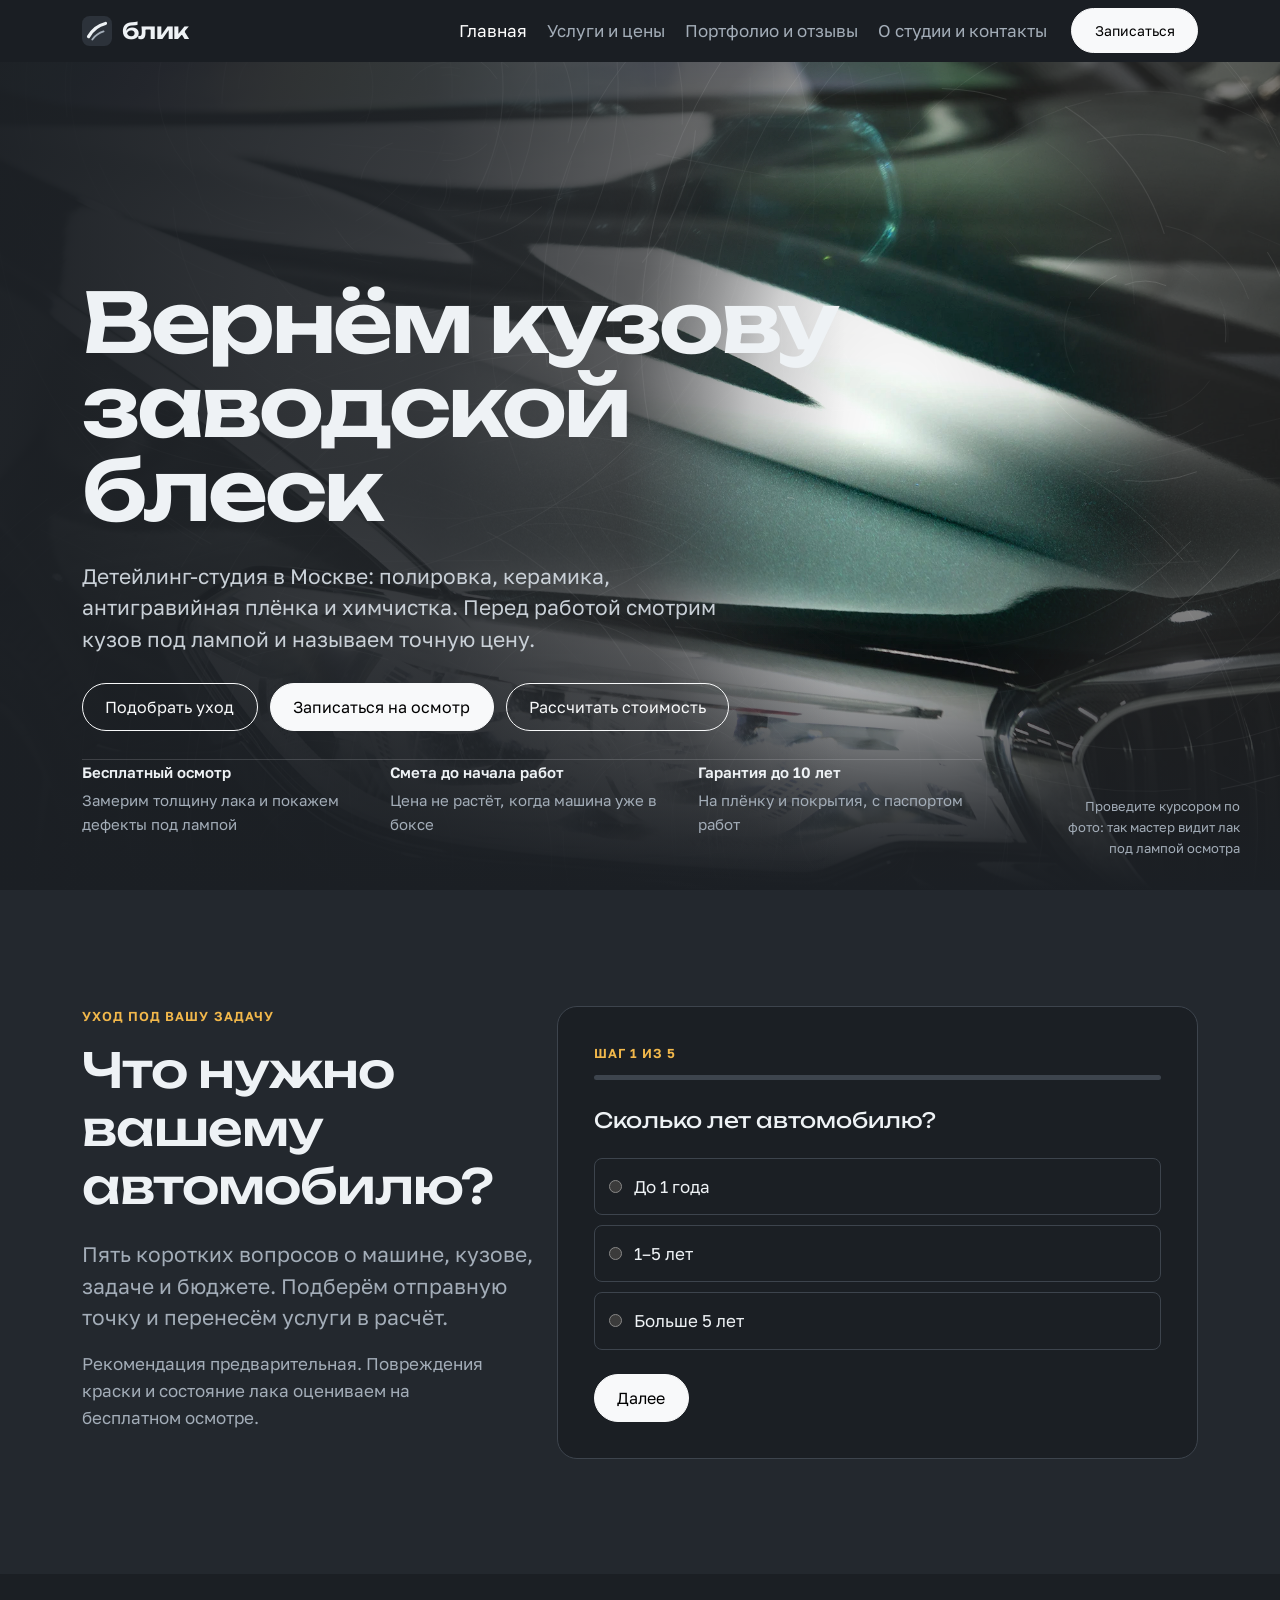
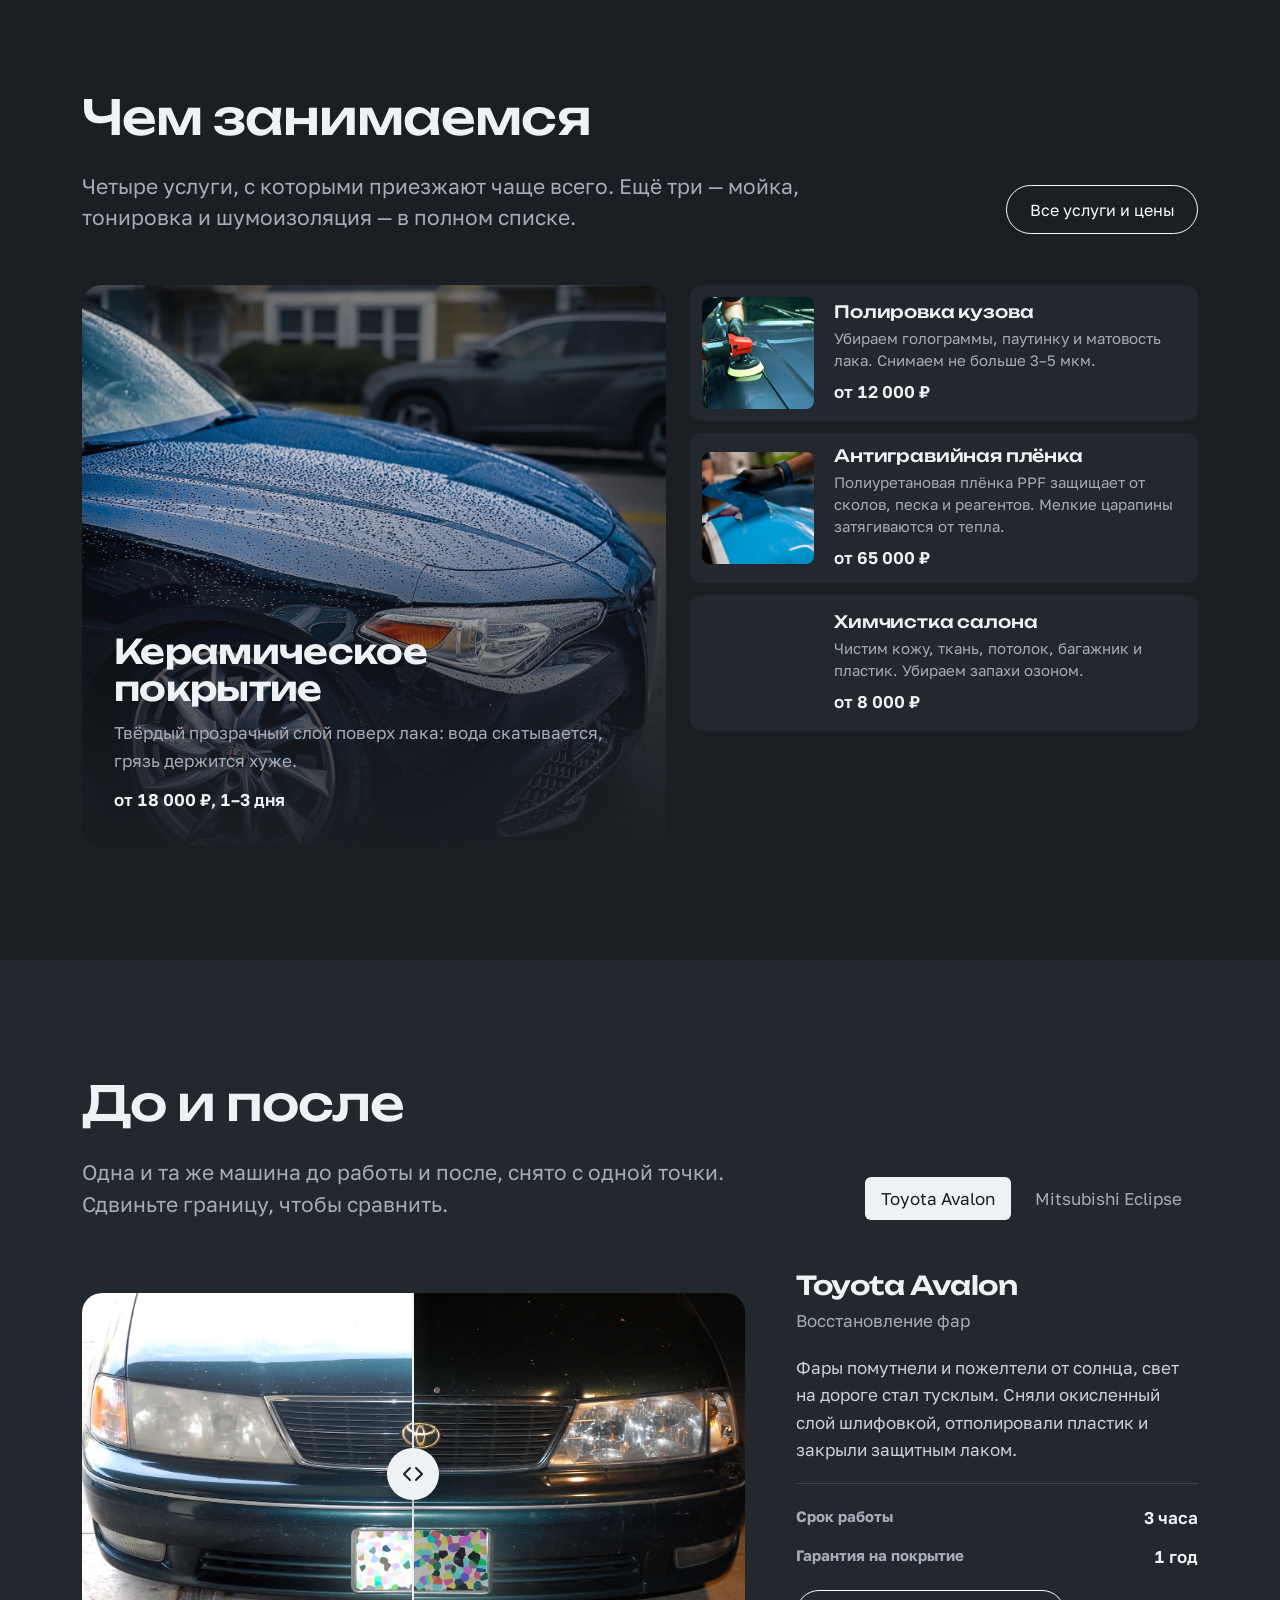
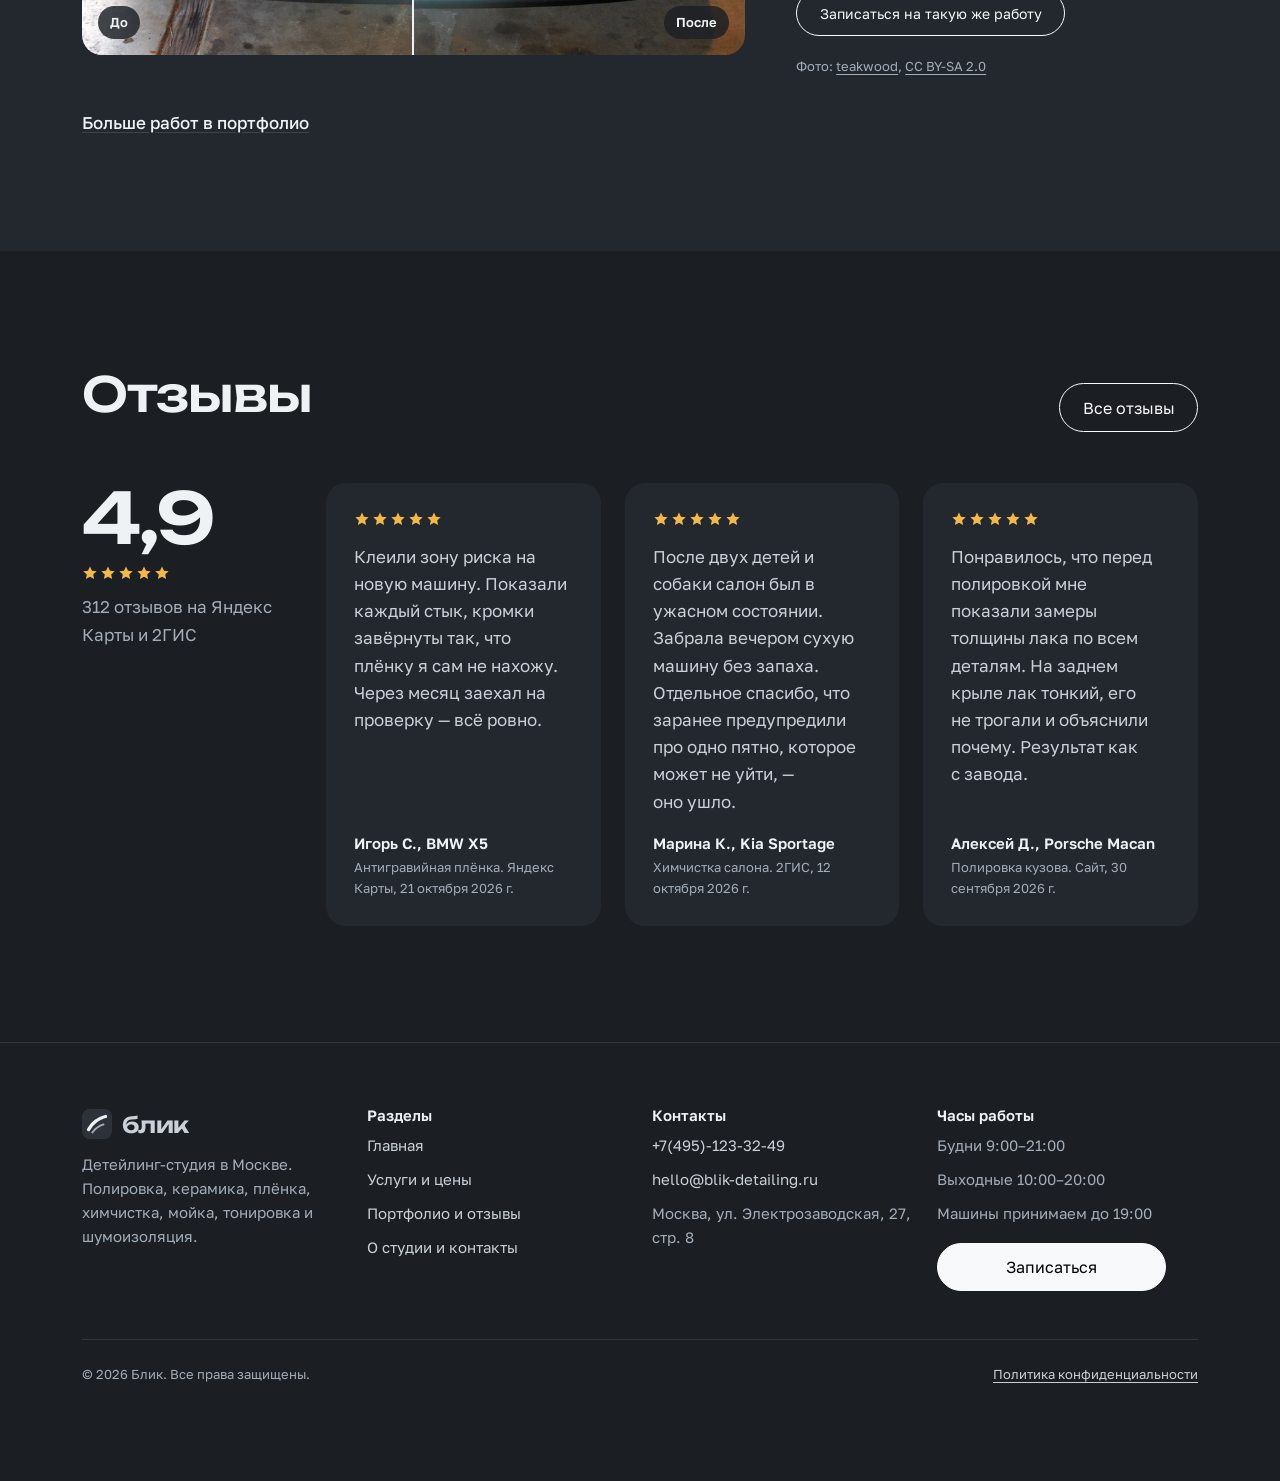
==== commit ce502371: "Kr_2-functions" ====
--- a/index.html
+++ b/index.html
@@ -84,6 +84,10 @@
     <script
       defer=""
       src="assets/js/ui.js"
+    ></script>
+    <script
+      src="assets/js/experience.js"
+      defer
     ></script>
     <script
       defer=""
@@ -302,6 +306,11 @@
           </p>
           <div class="hero__actions">
             <a
+              class="btn btn-outline-light"
+              href="#care-quiz"
+              >Подобрать уход</a
+            >
+            <a
               class="btn btn-light"
               data-booking=""
               href="about.html#request"
@@ -329,6 +338,43 @@
           Проведите курсором по фото: так мастер видит лак под лампой осмотра
         </p>
       </section>
+      <section
+        class="section section--surface"
+        id="care-quiz"
+        aria-labelledby="care-quiz-title"
+      >
+        <div class="container">
+          <div class="row g-4 align-items-start">
+            <div class="col-12 col-lg-5 section-head__text">
+              <p class="eyebrow">Уход под вашу задачу</p>
+              <h2
+                class="h2"
+                id="care-quiz-title"
+              >
+                Что нужно вашему автомобилю?
+              </h2>
+              <p class="lead">
+                Пять коротких вопросов о машине, кузове, задаче и бюджете. Подберём отправную точку
+                и перенесём услуги в расчёт.
+              </p>
+              <p class="muted">
+                Рекомендация предварительная. Повреждения краски и состояние лака оцениваем на
+                бесплатном осмотре.
+              </p>
+            </div>
+            <div class="col-12 col-lg-7">
+              <div
+                class="feature-panel"
+                data-care-quiz
+                aria-label="Подбор ухода"
+              >
+                <p class="muted">Загружаем вопросы…</p>
+              </div>
+            </div>
+          </div>
+        </div>
+      </section>
+
       <section
         aria-labelledby="services-title"
         class="section"
--- a/assets/css/styles.css
+++ b/assets/css/styles.css
@@ -2118,3 +2118,272 @@
 .site-footer {
   padding-bottom: 96px;
 }
+
+/* Подбор, сохранение и персональный уход. */
+.eyebrow {
+  color: var(--c-amber);
+  font-size: var(--fs-xs);
+  font-weight: 600;
+  text-transform: uppercase;
+  letter-spacing: 0.08em;
+}
+.feature-panel {
+  padding: clamp(20px, 4vw, 36px);
+  background: var(--c-bg);
+  border: 1px solid var(--c-edge);
+  border-radius: var(--r-l);
+  min-width: 0;
+}
+.feature-actions {
+  display: flex;
+  flex-wrap: wrap;
+  align-items: center;
+  gap: 12px;
+}
+.feature-action {
+  justify-self: start;
+  width: fit-content;
+  max-width: 100%;
+}
+.quiz-progress {
+  height: 5px;
+  margin: 12px 0 24px;
+  --bs-progress-bg: var(--c-edge);
+  --bs-progress-bar-bg: var(--c-amber);
+}
+#care-quiz-form fieldset {
+  min-width: 0;
+}
+#care-quiz-form legend {
+  font-family: var(--f-display);
+  font-size: var(--fs-m);
+  margin-bottom: 20px;
+}
+.quiz-choices {
+  display: grid;
+  gap: 10px;
+}
+.quiz-choice {
+  display: flex;
+  align-items: center;
+  gap: 12px;
+  padding: 14px;
+  border: 1px solid var(--c-edge);
+  border-radius: var(--r-s);
+  cursor: pointer;
+}
+.quiz-choice input {
+  flex-shrink: 0;
+  accent-color: var(--c-amber);
+}
+.quiz-choice:has(input:checked) {
+  border-color: var(--c-amber);
+  background: var(--c-surface);
+}
+.quiz-choice:has(input:focus-visible) {
+  outline: 2px solid var(--c-amber);
+  outline-offset: 3px;
+}
+.recommendations {
+  display: grid;
+  gap: 16px;
+  padding-block: 24px !important;
+}
+#quiz-result {
+  display: grid;
+  gap: 16px;
+}
+.quiz-note {
+  padding: 14px 18px;
+  border-left: 3px solid var(--c-amber);
+  background: var(--c-surface);
+  color: var(--c-soft);
+  font-size: var(--fs-s);
+}
+.comparison-controls {
+  display: grid;
+  gap: 8px;
+  max-width: 380px;
+  margin-bottom: 24px;
+}
+.comparison-table {
+  min-width: 820px;
+  --bs-table-bg: transparent;
+}
+.comparison-table th,
+.comparison-table td {
+  padding: 20px 16px;
+  vertical-align: top;
+}
+.comparison-table thead th {
+  color: var(--c-text);
+  background: var(--c-surface);
+}
+.comparison-table th:first-child {
+  width: 16%;
+}
+.comparison-table td {
+  width: 28%;
+  color: var(--c-soft);
+}
+.comparison-table caption {
+  color: var(--c-muted);
+  font-size: var(--fs-s);
+}
+.care-picker {
+  display: grid;
+  gap: 16px;
+}
+.care-card {
+  display: grid;
+  gap: 16px;
+  padding: 20px 0;
+}
+.care-card dl {
+  display: grid;
+  gap: 6px;
+}
+.care-card dt {
+  font-weight: 600;
+  margin-top: 12px;
+}
+.care-card dd {
+  color: var(--c-muted);
+}
+.calc-care {
+  border-top: 1px solid var(--c-edge);
+  padding-top: 20px;
+}
+.calc-care summary {
+  cursor: pointer;
+  font-weight: 600;
+}
+.calc-care .care-card {
+  font-size: var(--fs-s);
+}
+.calc-care .h3 {
+  font-size: var(--fs-base);
+}
+
+/* Избранное: отдельная кнопка рядом с кнопкой просмотра, без вложенных кнопок. */
+.gallery-tile {
+  position: relative;
+  min-width: 0;
+  min-height: 0;
+}
+.gallery-tile > .gallery__item {
+  width: 100%;
+  height: 100%;
+}
+.favorite-button {
+  position: absolute;
+  top: 12px;
+  right: 12px;
+  z-index: 1;
+  display: inline-grid;
+  place-items: center;
+  width: 42px;
+  height: 42px;
+  border: 1px solid var(--c-muted);
+  border-radius: 50%;
+  background: rgb(27 31 36 / 0.9);
+  color: var(--c-text);
+  font-size: 28px;
+  line-height: 1;
+}
+.favorite-button[aria-pressed='true'] {
+  color: var(--c-amber);
+  border-color: var(--c-amber);
+}
+#favorites-filter[aria-pressed='true'] {
+  background: var(--c-text);
+  color: var(--c-bg);
+}
+.gallery-empty {
+  grid-column: 1 / -1;
+}
+.story-favorite {
+  display: flex;
+  align-items: center;
+  gap: 12px;
+}
+.story-favorite .favorite-button {
+  position: static;
+  flex-shrink: 0;
+}
+.story-details {
+  display: grid;
+  gap: 32px;
+}
+.story-details h3,
+.story-details h4 {
+  margin-bottom: 16px;
+}
+.story-stage-grid {
+  display: grid;
+  grid-template-columns: repeat(auto-fit, minmax(min(100%, 300px), 1fr));
+  gap: 24px;
+}
+.story-stages {
+  display: grid;
+  gap: 14px;
+  padding-left: 24px !important;
+  list-style: decimal !important;
+}
+.story-stages li::marker {
+  color: var(--c-amber);
+}
+.story-photos {
+  display: grid;
+  grid-template-columns: repeat(auto-fit, minmax(min(100%, 260px), 1fr));
+  gap: 20px;
+}
+.story-photo {
+  margin: 0;
+}
+.story-photo img {
+  width: 100%;
+  aspect-ratio: 3 / 2;
+  object-fit: cover;
+  border-radius: var(--r-m);
+}
+.story-photo figcaption {
+  font-size: var(--fs-xs);
+  color: var(--c-muted);
+  margin-top: 8px;
+}
+.story-invoice {
+  display: grid;
+  gap: 16px;
+  padding: clamp(16px, 3vw, 28px);
+  background: var(--c-bg);
+  border-radius: var(--r-m);
+}
+.story-invoice dl {
+  display: grid;
+  gap: 12px;
+}
+.story-invoice dl > div {
+  display: flex;
+  justify-content: space-between;
+  gap: 16px;
+}
+.story-invoice dd {
+  flex-shrink: 0;
+}
+.story-total {
+  padding-top: 16px;
+  border-top: 1px solid var(--c-edge);
+  font-weight: 600;
+}
+@media (max-width: 575.98px) {
+  .story-invoice dl > div {
+    flex-wrap: wrap;
+  }
+  .story-invoice dt {
+    font-weight: 400;
+  }
+  .feature-actions > .btn {
+    max-width: 100%;
+  }
+}
